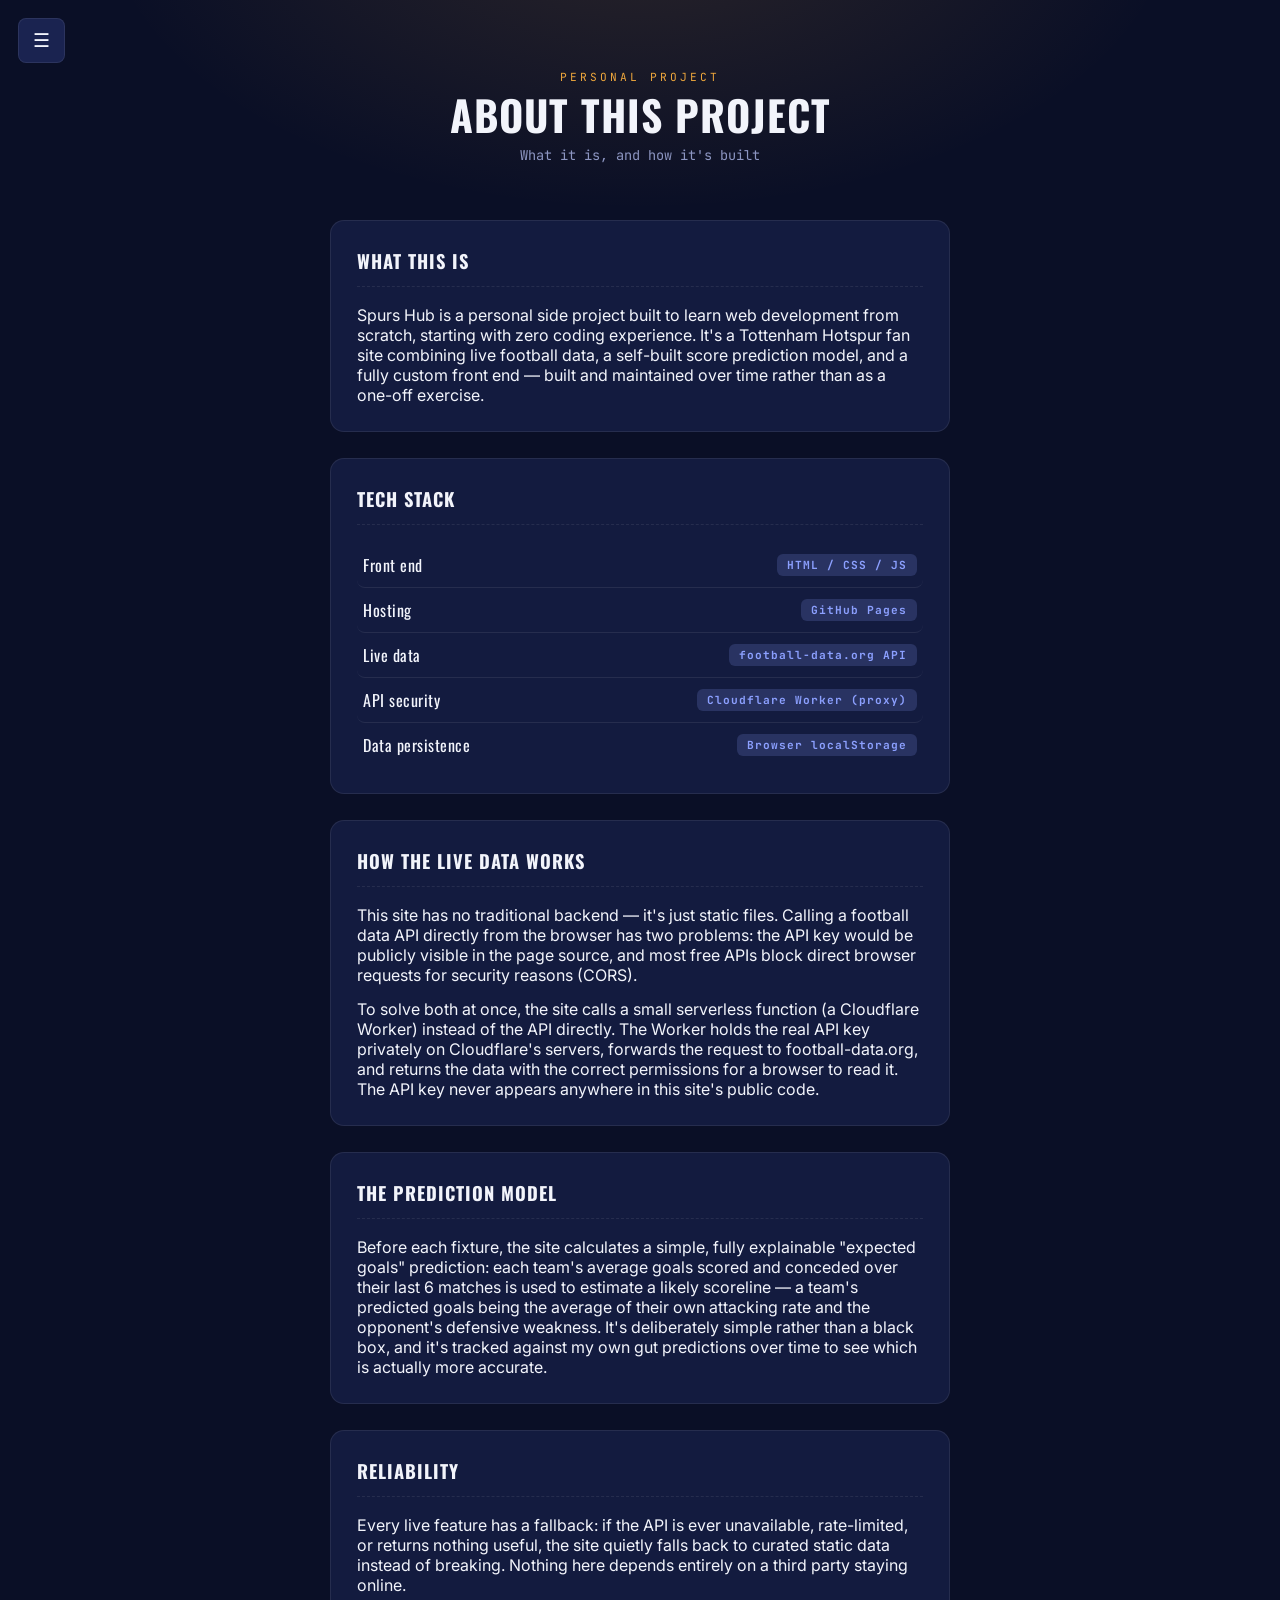
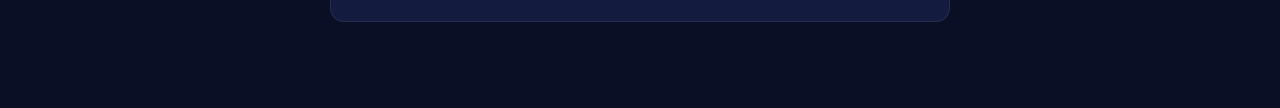
==== about.html @ 18ad6fad "Add files via upload Add live data integration, prediction model, new pages (Season, Stats, About), " ====
<!DOCTYPE html>
<html lang="en">
<head>
    <meta charset="UTF-8">
    <meta name="viewport" content="width=device-width, initial-scale=1.0">
    <title>About This Project — Spurs Hub</title>
    <link rel="stylesheet" href="style.css">
</head>
<body>

    <button class="menu-btn" onclick="toggleMenu()">☰</button>
    <div class="overlay" id="overlay" onclick="toggleMenu()"></div>
    <nav class="sidebar" id="sidebar">
        <a href="index.html">Home</a>
        <a href="club.html">Squad</a>
        <a href="season.html">Season</a>
        <a href="stats.html">Player Stats</a>
        <a href="news.html">Spurs News</a>
        <a href="about.html" class="active">About This Project</a>
    </nav>

    <header>
        <p class="eyebrow">Personal Project</p>
        <h1>About This Project</h1>
        <p class="subtitle">What it is, and how it's built</p>
    </header>

    <section>
        <h2>What This Is</h2>
        <p class="news-item" style="border:none; padding:0;">
            Spurs Hub is a personal side project built to learn web development from scratch, starting with zero coding experience. It's a Tottenham Hotspur fan site combining live football data, a self-built score prediction model, and a fully custom front end — built and maintained over time rather than as a one-off exercise.
        </p>
    </section>

    <section>
        <h2>Tech Stack</h2>
        <div class="player-row" style="cursor:default;"><span>Front end</span><span class="pos-pill mid">HTML / CSS / JS</span></div>
        <div class="player-row" style="cursor:default;"><span>Hosting</span><span class="pos-pill mid">GitHub Pages</span></div>
        <div class="player-row" style="cursor:default;"><span>Live data</span><span class="pos-pill mid">football-data.org API</span></div>
        <div class="player-row" style="cursor:default;"><span>API security</span><span class="pos-pill mid">Cloudflare Worker (proxy)</span></div>
        <div class="player-row" style="cursor:default;"><span>Data persistence</span><span class="pos-pill mid">Browser localStorage</span></div>
    </section>

    <section>
        <h2>How the Live Data Works</h2>
        <p class="news-item" style="border:none; padding:0; margin-bottom:14px;">
            This site has no traditional backend — it's just static files. Calling a football data API directly from the browser has two problems: the API key would be publicly visible in the page source, and most free APIs block direct browser requests for security reasons (CORS).
        </p>
        <p class="news-item" style="border:none; padding:0;">
            To solve both at once, the site calls a small serverless function (a Cloudflare Worker) instead of the API directly. The Worker holds the real API key privately on Cloudflare's servers, forwards the request to football-data.org, and returns the data with the correct permissions for a browser to read it. The API key never appears anywhere in this site's public code.
        </p>
    </section>

    <section>
        <h2>The Prediction Model</h2>
        <p class="news-item" style="border:none; padding:0;">
            Before each fixture, the site calculates a simple, fully explainable "expected goals" prediction: each team's average goals scored and conceded over their last 6 matches is used to estimate a likely scoreline — a team's predicted goals being the average of their own attacking rate and the opponent's defensive weakness. It's deliberately simple rather than a black box, and it's tracked against my own gut predictions over time to see which is actually more accurate.
        </p>
    </section>

    <section>
        <h2>Reliability</h2>
        <p class="news-item" style="border:none; padding:0;">
            Every live feature has a fallback: if the API is ever unavailable, rate-limited, or returns nothing useful, the site quietly falls back to curated static data instead of breaking. Nothing here depends entirely on a third party staying online.
        </p>
    </section>

    <script src="script.js"></script>

</body>
</html>
---- style.css ----
/* =========================================================
   Spurs Hub — "Matchday Floodlights" theme
   Dark stadium-night navy, amber floodlight-glow accents,
   scoreboard-style countdown, monospace for match data.
   ========================================================= */

@import url('https://fonts.googleapis.com/css2?family=Oswald:wght@400;500;600;700&family=Inter:wght@400;500;600&family=JetBrains+Mono:wght@400;500;700&display=swap');

:root {
    --bg: #0a0f26;
    --bg-glow: radial-gradient(ellipse 900px 500px at 50% -10%, rgba(240,168,60,0.14), transparent 60%);
    --surface: #131b3f;
    --surface-2: #1a2350;
    --line: rgba(255,255,255,0.08);
    --text: #f2f4fb;
    --text-muted: #8d96c2;
    --accent: #f0a83c;
    --accent-soft: rgba(240,168,60,0.15);
    --pitch: #2fa36b;
    --pitch-soft: rgba(47,163,107,0.16);
    --loss: #d9534f;
}

* {
    margin: 0;
    padding: 0;
    box-sizing: border-box;
}

body {
    font-family: 'Inter', sans-serif;
    background-color: var(--bg);
    background-image: var(--bg-glow);
    background-attachment: fixed;
    color: var(--text);
    padding-bottom: 60px;
}

h1, h2, h3 {
    font-family: 'Oswald', sans-serif;
    text-transform: uppercase;
}

/* --- Top bar & menu button --- */

.menu-btn {
    position: fixed;
    top: 18px;
    left: 18px;
    z-index: 1001;
    background: var(--surface-2);
    color: var(--text);
    border: 1px solid var(--line);
    padding: 10px 14px;
    border-radius: 8px;
    font-size: 1.2rem;
    cursor: pointer;
    backdrop-filter: blur(6px);
}

.menu-btn:hover {
    border-color: var(--accent);
}

/* --- Slide-out sidebar --- */

.sidebar {
    position: fixed;
    top: 0;
    left: -280px;
    width: 280px;
    height: 100%;
    background: rgba(10, 15, 38, 0.97);
    backdrop-filter: blur(10px);
    border-right: 1px solid var(--line);
    padding-top: 80px;
    transition: left 0.3s ease;
    z-index: 1000;
}

.sidebar.open {
    left: 0;
}

.sidebar a {
    display: block;
    color: var(--text-muted);
    text-decoration: none;
    padding: 16px 28px;
    font-family: 'Oswald', sans-serif;
    letter-spacing: 1px;
    text-transform: uppercase;
    font-size: 0.9rem;
    border-left: 3px solid transparent;
    border-bottom: 1px solid var(--line);
}

.sidebar a:hover {
    color: var(--text);
    background: rgba(255,255,255,0.03);
}

.sidebar a.active {
    color: var(--accent);
    border-left: 3px solid var(--accent);
    background: var(--accent-soft);
}

.overlay {
    display: none;
    position: fixed;
    top: 0; left: 0;
    width: 100%; height: 100%;
    background: rgba(0,0,0,0.55);
    z-index: 999;
}

.overlay.open {
    display: block;
}

/* --- Header --- */

header {
    text-align: center;
    padding: 70px 20px 30px;
    position: relative;
}

header p.eyebrow {
    font-family: 'JetBrains Mono', monospace;
    text-transform: uppercase;
    letter-spacing: 3px;
    font-size: 0.7rem;
    color: var(--accent);
    margin-bottom: 10px;
}

header h1 {
    font-size: 2.6rem;
    font-weight: 700;
    letter-spacing: 1px;
    line-height: 1;
}

header .subtitle {
    font-family: 'JetBrains Mono', monospace;
    color: var(--text-muted);
    font-size: 0.85rem;
    margin-top: 10px;
}

/* --- Content sections --- */

section {
    max-width: 620px;
    margin: 26px auto;
    background: var(--surface);
    border: 1px solid var(--line);
    padding: 26px;
    border-radius: 14px;
}

section h2 {
    font-size: 1.15rem;
    letter-spacing: 1px;
    color: var(--text);
    margin-bottom: 18px;
    padding-bottom: 12px;
    border-bottom: 1px dashed var(--line);
}

/* --- Scoreboard countdown (signature element) --- */

.scoreboard {
    background: #050814;
    border: 1px solid var(--accent-soft);
    border-radius: 10px;
    padding: 22px 16px;
    text-align: center;
    box-shadow: inset 0 0 40px rgba(240,168,60,0.06);
    margin-top: 4px;
}

#countdown {
    font-family: 'JetBrains Mono', monospace;
    font-size: 2rem;
    font-weight: 700;
    letter-spacing: 2px;
    color: var(--accent);
    text-shadow: 0 0 18px rgba(240,168,60,0.55);
}

.kickoff-line {
    text-align: center;
    margin-top: 12px;
    color: var(--text-muted);
    font-family: 'JetBrains Mono', monospace;
    font-size: 0.8rem;
}

/* --- Fixture crests --- */

.fixture-teams {
    display: flex;
    align-items: center;
    justify-content: center;
    gap: 18px;
    margin-bottom: 14px;
}

.fixture-teams .vs {
    font-family: 'Oswald', sans-serif;
    font-weight: 600;
    color: var(--text-muted);
    letter-spacing: 1px;
}

.crest {
    border-radius: 50%;
    display: flex;
    align-items: center;
    justify-content: center;
    color: white;
    font-weight: 700;
    font-family: 'Oswald', sans-serif;
    flex-shrink: 0;
    letter-spacing: -0.5px;
    box-shadow: 0 0 0 3px rgba(255,255,255,0.06), 0 0 18px rgba(240,168,60,0.18);
}

/* --- Predict the Score --- */

.predict-box {
    text-align: center;
}

.predict-cards {
    display: flex;
    gap: 14px;
    margin: 6px 0 16px;
}

.predict-card {
    flex: 1;
    background: #050814;
    border: 1px solid var(--line);
    border-radius: 10px;
    padding: 18px 12px;
    display: flex;
    flex-direction: column;
    align-items: center;
    gap: 10px;
}

.predict-card-label {
    font-family: 'JetBrains Mono', monospace;
    text-transform: uppercase;
    letter-spacing: 1.5px;
    font-size: 0.68rem;
    color: var(--text-muted);
}

.model-card {
    justify-content: center;
}

.model-score {
    font-family: 'JetBrains Mono', monospace;
    font-size: 1.8rem;
    font-weight: 700;
    color: var(--accent);
    text-shadow: 0 0 14px rgba(240,168,60,0.4);
}

@media (max-width: 480px) {
    .predict-cards {
        flex-direction: column;
    }
}

.predict-inputs {
    display: flex;
    align-items: center;
    justify-content: center;
    gap: 8px;
    font-family: 'Oswald', sans-serif;
    letter-spacing: 0.5px;
    font-size: 0.85rem;
}

.predict-inputs input {
    width: 55px;
    padding: 10px;
    font-size: 1.1rem;
    font-family: 'JetBrains Mono', monospace;
    text-align: center;
    background: #050814;
    border: 1px solid var(--line);
    border-radius: 8px;
    color: var(--text);
}

.predict-inputs input:focus {
    outline: none;
    border-color: var(--accent);
}

.predict-box button, .prediction-entry button {
    background: var(--accent);
    color: #1a1200;
    border: none;
    padding: 11px 24px;
    border-radius: 8px;
    font-family: 'Oswald', sans-serif;
    letter-spacing: 1px;
    text-transform: uppercase;
    font-size: 0.85rem;
    font-weight: 600;
    cursor: pointer;
}

.predict-box button:hover, .prediction-entry button:hover {
    filter: brightness(1.08);
}

.predict-status {
    margin-top: 14px;
    font-size: 0.9rem;
    color: var(--text-muted);
    font-family: 'JetBrains Mono', monospace;
}

.prediction-entry {
    display: flex;
    justify-content: space-between;
    align-items: center;
    padding: 10px 0;
    border-bottom: 1px solid var(--line);
    font-size: 0.88rem;
    font-family: 'JetBrains Mono', monospace;
    gap: 10px;
}

.prediction-entry input {
    background: #050814;
    border: 1px solid var(--line);
    border-radius: 6px;
    color: var(--text);
    padding: 4px;
}

.tag {
    padding: 4px 12px;
    border-radius: 20px;
    font-size: 0.72rem;
    font-weight: 700;
    color: white;
    font-family: 'Oswald', sans-serif;
    letter-spacing: 0.5px;
    text-transform: uppercase;
}

.tag.correct { background: var(--pitch); }
.tag.wrong { background: var(--loss); }
.tag.pending { background: var(--surface-2); color: var(--text-muted); border: 1px solid var(--line); }

.accuracy-summary {
    text-align: center;
    font-family: 'JetBrains Mono', monospace;
    margin-top: 16px;
    color: var(--accent);
    font-size: 0.9rem;
}

/* --- Recent results --- */

.result-row {
    display: flex;
    align-items: center;
    gap: 14px;
    padding: 12px 8px;
    border-bottom: 1px solid var(--line);
    cursor: pointer;
    border-radius: 8px;
    transition: background 0.15s ease;
}

.result-row:hover {
    background: rgba(255,255,255,0.03);
}

.result-row:last-child {
    border-bottom: none;
}

.result-row .opponent-name {
    flex-grow: 1;
    font-family: 'Oswald', sans-serif;
    letter-spacing: 0.5px;
    font-size: 0.95rem;
}

.result-row .score-tag {
    font-family: 'JetBrains Mono', monospace;
    font-size: 0.85rem;
    color: var(--text-muted);
}

/* --- Match detail modal --- */

.modal-overlay {
    display: none;
    position: fixed;
    top: 0; left: 0;
    width: 100%; height: 100%;
    background: rgba(3,5,15,0.8);
    backdrop-filter: blur(4px);
    z-index: 2000;
    align-items: center;
    justify-content: center;
    padding: 20px;
}

.modal-overlay.open {
    display: flex;
}

.modal-box {
    background: var(--surface);
    border: 1px solid var(--line);
    border-radius: 14px;
    max-width: 520px;
    width: 100%;
    max-height: 85vh;
    overflow-y: auto;
    padding: 28px;
    position: relative;
}

.modal-close {
    position: absolute;
    top: 14px;
    right: 18px;
    background: var(--surface-2);
    border: 1px solid var(--line);
    border-radius: 6px;
    width: 32px;
    height: 32px;
    font-size: 1.2rem;
    cursor: pointer;
    color: var(--text-muted);
}

.modal-close:hover {
    color: var(--accent);
}

.modal-box h3 {
    color: var(--accent);
    margin: 20px 0 8px;
    font-size: 0.95rem;
    letter-spacing: 1px;
}

.goal-entry, .lineup-entry {
    padding: 8px 0;
    border-bottom: 1px solid var(--line);
    font-size: 0.88rem;
    font-family: 'JetBrains Mono', monospace;
    color: var(--text);
}

.goal-entry .minute {
    color: var(--accent);
    font-weight: 700;
    margin-right: 8px;
}

.goal-entry .assist {
    color: var(--text-muted);
    font-size: 0.8rem;
    display: block;
    margin-top: 3px;
}

.lineup-note {
    font-size: 0.85rem;
    color: var(--text-muted);
    font-style: italic;
    font-family: 'JetBrains Mono', monospace;
}

/* --- Club info stat grid --- */

.stat-grid {
    display: grid;
    grid-template-columns: 1fr 1fr;
    gap: 14px;
}

.stat-box {
    background: #050814;
    border: 1px solid var(--line);
    border-radius: 10px;
    padding: 16px;
    text-align: center;
}

.stat-box .stat-value {
    font-family: 'Oswald', sans-serif;
    font-size: 1.4rem;
    color: var(--accent);
    font-weight: 600;
}

.stat-box .stat-label {
    font-family: 'JetBrains Mono', monospace;
    font-size: 0.7rem;
    text-transform: uppercase;
    letter-spacing: 1px;
    color: var(--text-muted);
    margin-top: 4px;
}

/* --- Player rows with position pills --- */

.player-row {
    display: flex;
    justify-content: space-between;
    align-items: center;
    padding: 10px 6px;
    border-bottom: 1px solid var(--line);
    font-family: 'Oswald', sans-serif;
    letter-spacing: 0.5px;
    cursor: pointer;
    border-radius: 8px;
    transition: background 0.15s ease, padding-left 0.15s ease;
}

.player-row:hover {
    background: rgba(255,255,255,0.04);
    padding-left: 12px;
}

.player-row:active {
    background: var(--accent-soft);
}

.player-row:last-child {
    border-bottom: none;
}

.pos-pill {
    font-family: 'JetBrains Mono', monospace;
    font-size: 0.7rem;
    font-weight: 700;
    padding: 4px 10px;
    border-radius: 6px;
    letter-spacing: 1px;
}

.pos-pill.gk { background: rgba(240,168,60,0.18); color: var(--accent); }
.pos-pill.def { background: rgba(47,163,107,0.18); color: var(--pitch); }
.pos-pill.mid { background: rgba(140,160,255,0.18); color: #8ca0ff; }
.pos-pill.fwd { background: rgba(217,83,79,0.18); color: #ff8580; }

/* --- Legacy .result class kept for compatibility --- */

.result {
    display: flex;
    justify-content: space-between;
    padding: 8px 0;
    border-bottom: 1px solid var(--line);
}

.result:last-child {
    border-bottom: none;
}

/* --- News items --- */

.news-item {
    padding: 16px 0;
    border-bottom: 1px solid var(--line);
}

.news-item:last-child {
    border-bottom: none;
}

.news-item h3 {
    font-size: 1.05rem;
    margin: 8px 0 8px;
    text-transform: none;
    color: var(--text);
}

.news-item p {
    font-size: 0.9rem;
    color: var(--text-muted);
    line-height: 1.5;
    margin-bottom: 10px;
}

.news-item a {
    font-family: 'JetBrains Mono', monospace;
    font-size: 0.8rem;
    color: var(--accent);
    text-decoration: none;
}

.news-item a:hover {
    text-decoration: underline;
}

.news-date {
    font-family: 'JetBrains Mono', monospace;
    font-size: 0.75rem;
    color: var(--text-muted);
    margin-left: 8px;
}

.news-tag {
    font-family: 'Oswald', sans-serif;
    font-size: 0.7rem;
    font-weight: 700;
    letter-spacing: 1px;
    text-transform: uppercase;
    padding: 3px 10px;
    border-radius: 4px;
    color: white;
}

.news-tag.transfer { background: var(--pitch); }
.news-tag.injury { background: var(--loss); }
.news-tag.opinion { background: #6c7bc4; }
.news-tag.controversy { background: var(--accent); color: #1a1200; }

/* --- League table --- */

.league-table {
    width: 100%;
    border-collapse: collapse;
    font-size: 0.85rem;
}

.league-table th {
    font-family: 'JetBrains Mono', monospace;
    font-size: 0.7rem;
    text-transform: uppercase;
    letter-spacing: 0.5px;
    color: var(--text-muted);
    text-align: center;
    padding: 8px 4px;
    border-bottom: 1px solid var(--line);
}

.league-table th:first-child,
.league-table th:nth-child(2) {
    text-align: left;
}

.league-table td {
    text-align: center;
    padding: 8px 4px;
    border-bottom: 1px solid var(--line);
    font-family: 'JetBrains Mono', monospace;
}

.league-table td:nth-child(2) {
    text-align: left;
    font-family: 'Oswald', sans-serif;
    letter-spacing: 0.3px;
}

.league-table tr.spurs-row {
    background: var(--accent-soft);
}

.league-table tr.spurs-row td {
    color: var(--accent);
    font-weight: 700;
}

.pts-col {
    color: var(--text);
    font-weight: 700;
}

/* --- Full fixture list --- */

.fixture-row {
    display: flex;
    align-items: center;
    gap: 12px;
    padding: 10px 4px;
    border-bottom: 1px solid var(--line);
}

.fixture-row:last-child {
    border-bottom: none;
}

.fixture-row .fixture-date {
    font-family: 'JetBrains Mono', monospace;
    font-size: 0.75rem;
    color: var(--text-muted);
    width: 70px;
    flex-shrink: 0;
}

.fixture-row .fixture-opponent {
    flex-grow: 1;
    font-family: 'Oswald', sans-serif;
    letter-spacing: 0.5px;
    font-size: 0.92rem;
}

.fixture-row .fixture-result {
    font-family: 'JetBrains Mono', monospace;
    font-size: 0.85rem;
    color: var(--text-muted);
}

.venue-tag {
    font-family: 'JetBrains Mono', monospace;
    font-size: 0.65rem;
    padding: 2px 6px;
    border-radius: 4px;
    background: var(--surface-2);
    color: var(--text-muted);
    letter-spacing: 0.5px;
}

/* --- Formation pitch view --- */

.pitch-block {
    margin: 16px 0 24px;
}

.pitch-team-label {
    font-family: 'Oswald', sans-serif;
    letter-spacing: 1px;
    font-size: 0.85rem;
    color: var(--accent);
    text-transform: uppercase;
    margin-bottom: 8px;
}

.pitch-svg-wrap {
    background: #0d2818;
    border-radius: 10px;
    border: 1px solid var(--line);
    overflow: hidden;
}

.pitch-player-name {
    font-family: 'JetBrains Mono', monospace;
    font-size: 7.5px;
    fill: #f2f4fb;
    text-anchor: middle;
}

.bench-list {
    margin-top: 10px;
    font-family: 'JetBrains Mono', monospace;
    font-size: 0.78rem;
    color: var(--text-muted);
    line-height: 1.7;
}

.bench-list .bench-heading {
    font-family: 'Oswald', sans-serif;
    letter-spacing: 1px;
    font-size: 0.72rem;
    text-transform: uppercase;
    color: var(--text-muted);
    display: block;
    margin-bottom: 4px;
}

/* --- League table scroll wrapper (mobile safety net) --- */

.table-scroll {
    overflow-x: auto;
    -webkit-overflow-scrolling: touch;
}

.table-scroll::-webkit-scrollbar {
    height: 4px;
}

.table-scroll::-webkit-scrollbar-thumb {
    background: var(--surface-2);
    border-radius: 4px;
}

/* =========================================================
   Mobile responsiveness pass
   ========================================================= */

@media (max-width: 600px) {
    header {
        padding: 64px 16px 24px;
    }

    header h1 {
        font-size: 2rem;
    }

    header .subtitle {
        font-size: 0.78rem;
    }

    section {
        margin: 18px 12px;
        padding: 18px 16px;
        border-radius: 12px;
    }

    section h2 {
        font-size: 1rem;
    }

    #countdown {
        font-size: 1.5rem;
        letter-spacing: 1px;
    }

    .crest {
        font-size: 0.65rem !important;
    }

    .fixture-teams {
        gap: 12px;
    }

    .stat-grid {
        gap: 10px;
    }

    .stat-box .stat-value {
        font-size: 1.1rem;
    }

    .league-table {
        font-size: 0.75rem;
    }

    .league-table th,
    .league-table td {
        padding: 7px 6px;
    }

    .fixture-row {
        gap: 8px;
        flex-wrap: wrap;
    }

    .fixture-row .fixture-date {
        width: auto;
    }

    .predict-cards {
        flex-direction: column;
    }

    .predict-card {
        padding: 14px 10px;
    }

    .model-score {
        font-size: 1.5rem;
    }

    .prediction-entry {
        flex-direction: column;
        align-items: flex-start;
        gap: 8px;
    }

    .modal-box {
        padding: 20px 16px;
        max-height: 90vh;
        border-radius: 12px;
    }

    .modal-close {
        top: 10px;
        right: 10px;
        width: 30px;
        height: 30px;
    }

    .pitch-player-name {
        font-size: 8.5px;
    }

    .sidebar {
        width: 78%;
        max-width: 280px;
    }

    .news-item h3 {
        font-size: 0.95rem;
    }

    .player-row {
        font-size: 0.85rem;
    }

    .player-row:hover {
        padding-left: 6px;
    }
}

@media (max-width: 360px) {
    header h1 {
        font-size: 1.7rem;
    }

    .predict-inputs input {
        width: 44px;
        padding: 6px;
    }
}
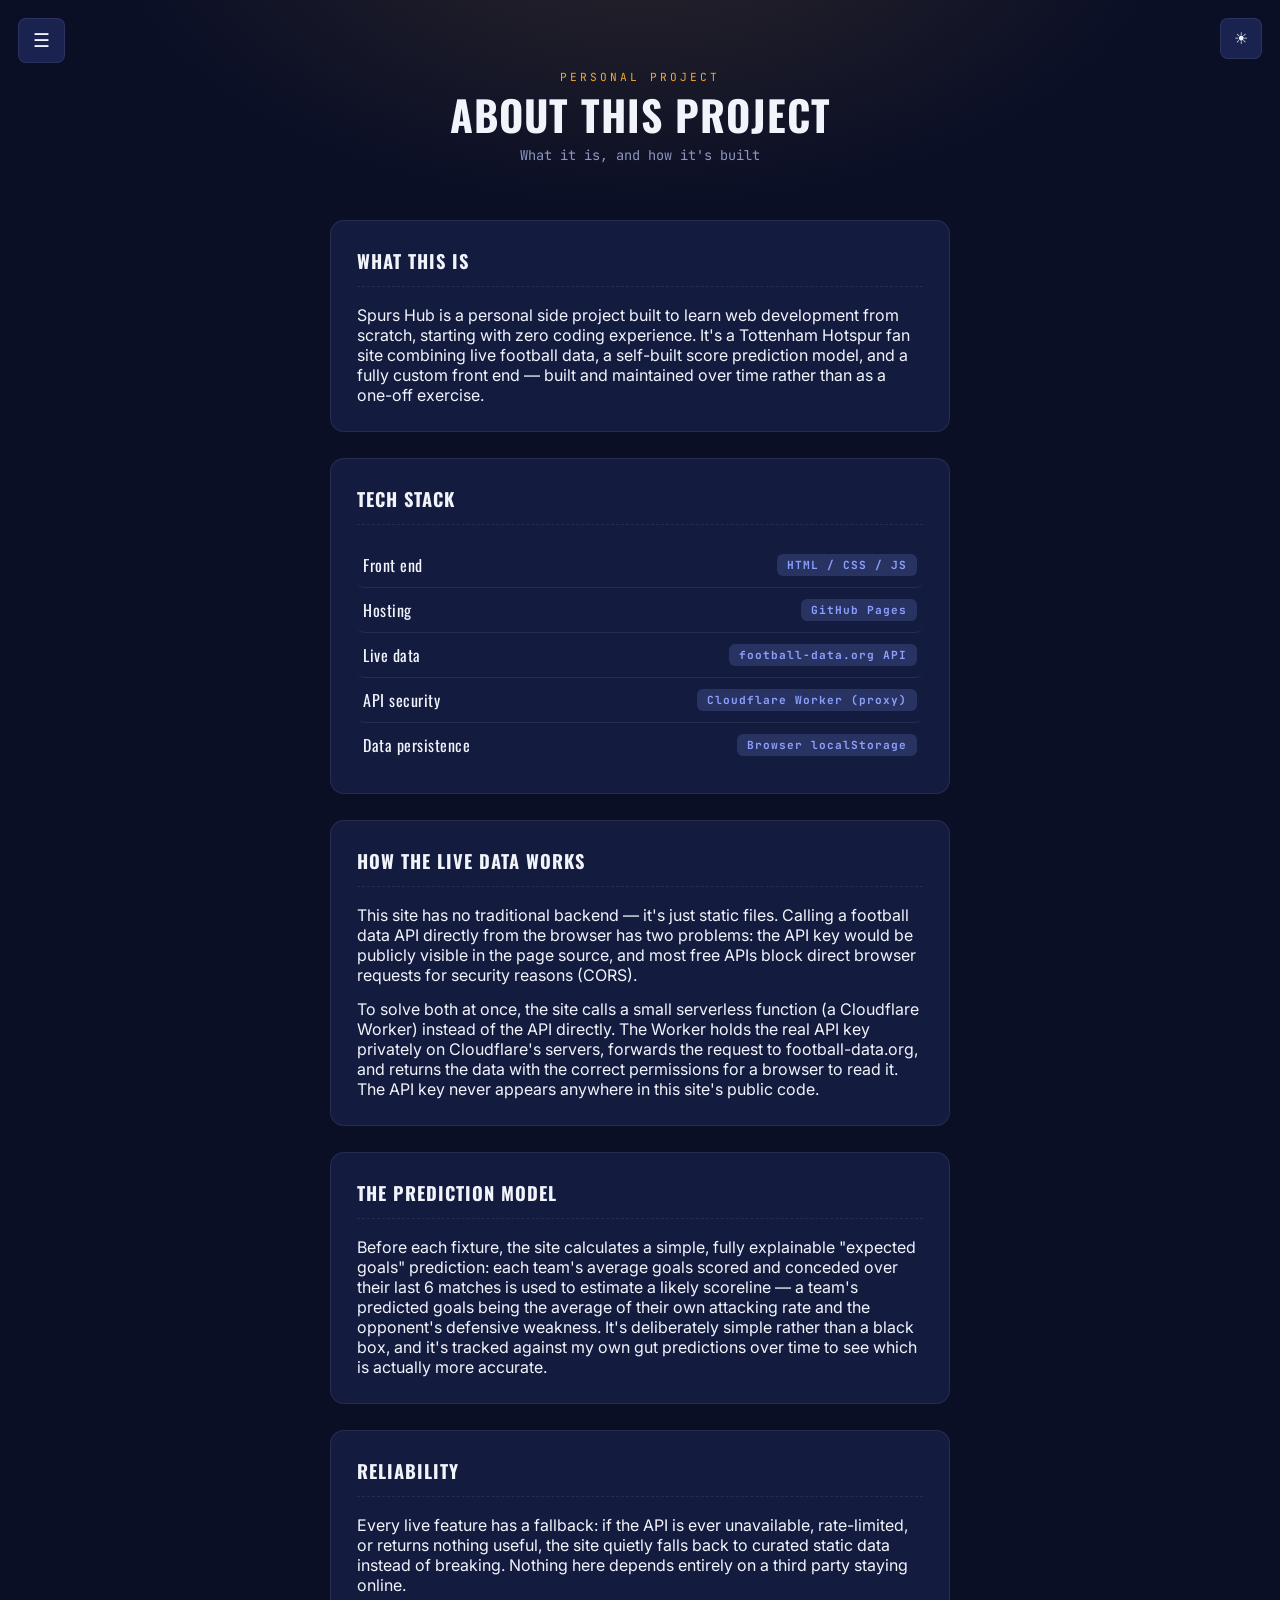
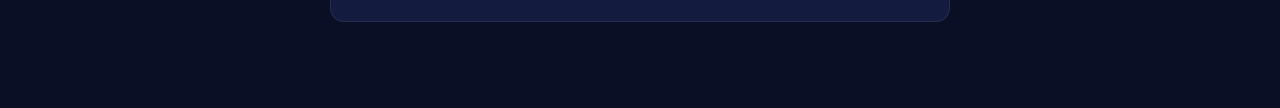
==== commit 911604c3: "Add files via upload" ====
--- a/about.html
+++ b/about.html
@@ -4,11 +4,13 @@
     <meta charset="UTF-8">
     <meta name="viewport" content="width=device-width, initial-scale=1.0">
     <title>About This Project — Spurs Hub</title>
+    <script>document.documentElement.setAttribute("data-theme", localStorage.getItem("theme") || "dark");</script>
     <link rel="stylesheet" href="style.css">
 </head>
 <body>
 
     <button class="menu-btn" onclick="toggleMenu()">☰</button>
+    <button class="theme-toggle-btn" id="theme-toggle-btn" onclick="toggleTheme()">☀</button>
     <div class="overlay" id="overlay" onclick="toggleMenu()"></div>
     <nav class="sidebar" id="sidebar">
         <a href="index.html">Home</a>
@@ -16,6 +18,7 @@
         <a href="season.html">Season</a>
         <a href="stats.html">Player Stats</a>
         <a href="news.html">Spurs News</a>
+        <a href="league.html">Fan League</a>
         <a href="about.html" class="active">About This Project</a>
     </nav>
 
--- a/style.css
+++ b/style.css
@@ -780,7 +780,77 @@
     margin-bottom: 4px;
 }
 
-/* --- League table scroll wrapper (mobile safety net) --- */
+/* --- Search / filter bar --- */
+
+.filter-bar {
+    margin-bottom: 16px;
+}
+
+.search-input {
+    width: 100%;
+    padding: 10px 14px;
+    background: #050814;
+    border: 1px solid var(--line);
+    border-radius: 8px;
+    color: var(--text);
+    font-family: 'JetBrains Mono', monospace;
+    font-size: 0.85rem;
+    margin-bottom: 10px;
+}
+
+.search-input:focus {
+    outline: none;
+    border-color: var(--accent);
+}
+
+.filter-pills {
+    display: flex;
+    flex-wrap: wrap;
+    gap: 8px;
+}
+
+.filter-pill {
+    font-family: 'Oswald', sans-serif;
+    font-size: 0.75rem;
+    letter-spacing: 0.5px;
+    text-transform: uppercase;
+    padding: 6px 14px;
+    border-radius: 20px;
+    border: 1px solid var(--line);
+    background: var(--surface-2);
+    color: var(--text-muted);
+    cursor: pointer;
+}
+
+.filter-pill:hover {
+    border-color: var(--accent);
+}
+
+.filter-pill.active {
+    background: var(--accent-soft);
+    border-color: var(--accent);
+    color: var(--accent);
+}
+
+/* --- Fan League name gate --- */
+
+.name-gate {
+    max-width: 340px;
+    margin: 0 auto;
+    text-align: center;
+}
+
+.name-gate input {
+    width: 100%;
+    padding: 12px 14px;
+    background: #050814;
+    border: 1px solid var(--line);
+    border-radius: 8px;
+    color: var(--text);
+    font-family: 'JetBrains Mono', monospace;
+    font-size: 0.9rem;
+    margin-bottom: 12px;
+}
 
 .table-scroll {
     overflow-x: auto;
@@ -925,3 +995,73 @@
         padding: 6px;
     }
 }
+
+/* =========================================================
+   Light "Matchday" theme — toggled via [data-theme="light"]
+   on <html>. Navy becomes the accent instead of the amber
+   floodlight glow, since glow effects don't read well on a
+   bright background.
+   ========================================================= */
+
+html[data-theme="light"] {
+    --bg: #f3f5fb;
+    --bg-glow: radial-gradient(ellipse 900px 500px at 50% -10%, rgba(19,34,87,0.07), transparent 60%);
+    --surface: #ffffff;
+    --surface-2: #eef1f8;
+    --line: rgba(19,34,87,0.12);
+    --text: #10162f;
+    --text-muted: #5b6284;
+    --accent: #132257;
+    --accent-soft: rgba(19,34,87,0.08);
+    --pitch: #1f8a4c;
+    --pitch-soft: rgba(31,138,76,0.12);
+    --loss: #c0392b;
+}
+
+html[data-theme="light"] #countdown,
+html[data-theme="light"] .model-score {
+    text-shadow: none;
+}
+
+html[data-theme="light"] .scoreboard {
+    background: #0d152f;
+    box-shadow: none;
+}
+
+html[data-theme="light"] .scoreboard #countdown {
+    color: #f0a83c;
+    text-shadow: 0 0 10px rgba(240,168,60,0.4);
+}
+
+html[data-theme="light"] .crest {
+    box-shadow: 0 0 0 3px rgba(19,34,87,0.08);
+}
+
+html[data-theme="light"] .pitch-svg-wrap {
+    background: #0d2818;
+}
+
+html[data-theme="light"] .tag.pending {
+    color: var(--text-muted);
+}
+
+/* --- Theme toggle button --- */
+
+.theme-toggle-btn {
+    position: fixed;
+    top: 18px;
+    right: 18px;
+    z-index: 1001;
+    background: var(--surface-2);
+    color: var(--text);
+    border: 1px solid var(--line);
+    padding: 10px 13px;
+    border-radius: 8px;
+    font-size: 1rem;
+    cursor: pointer;
+    backdrop-filter: blur(6px);
+}
+
+.theme-toggle-btn:hover {
+    border-color: var(--accent);
+}
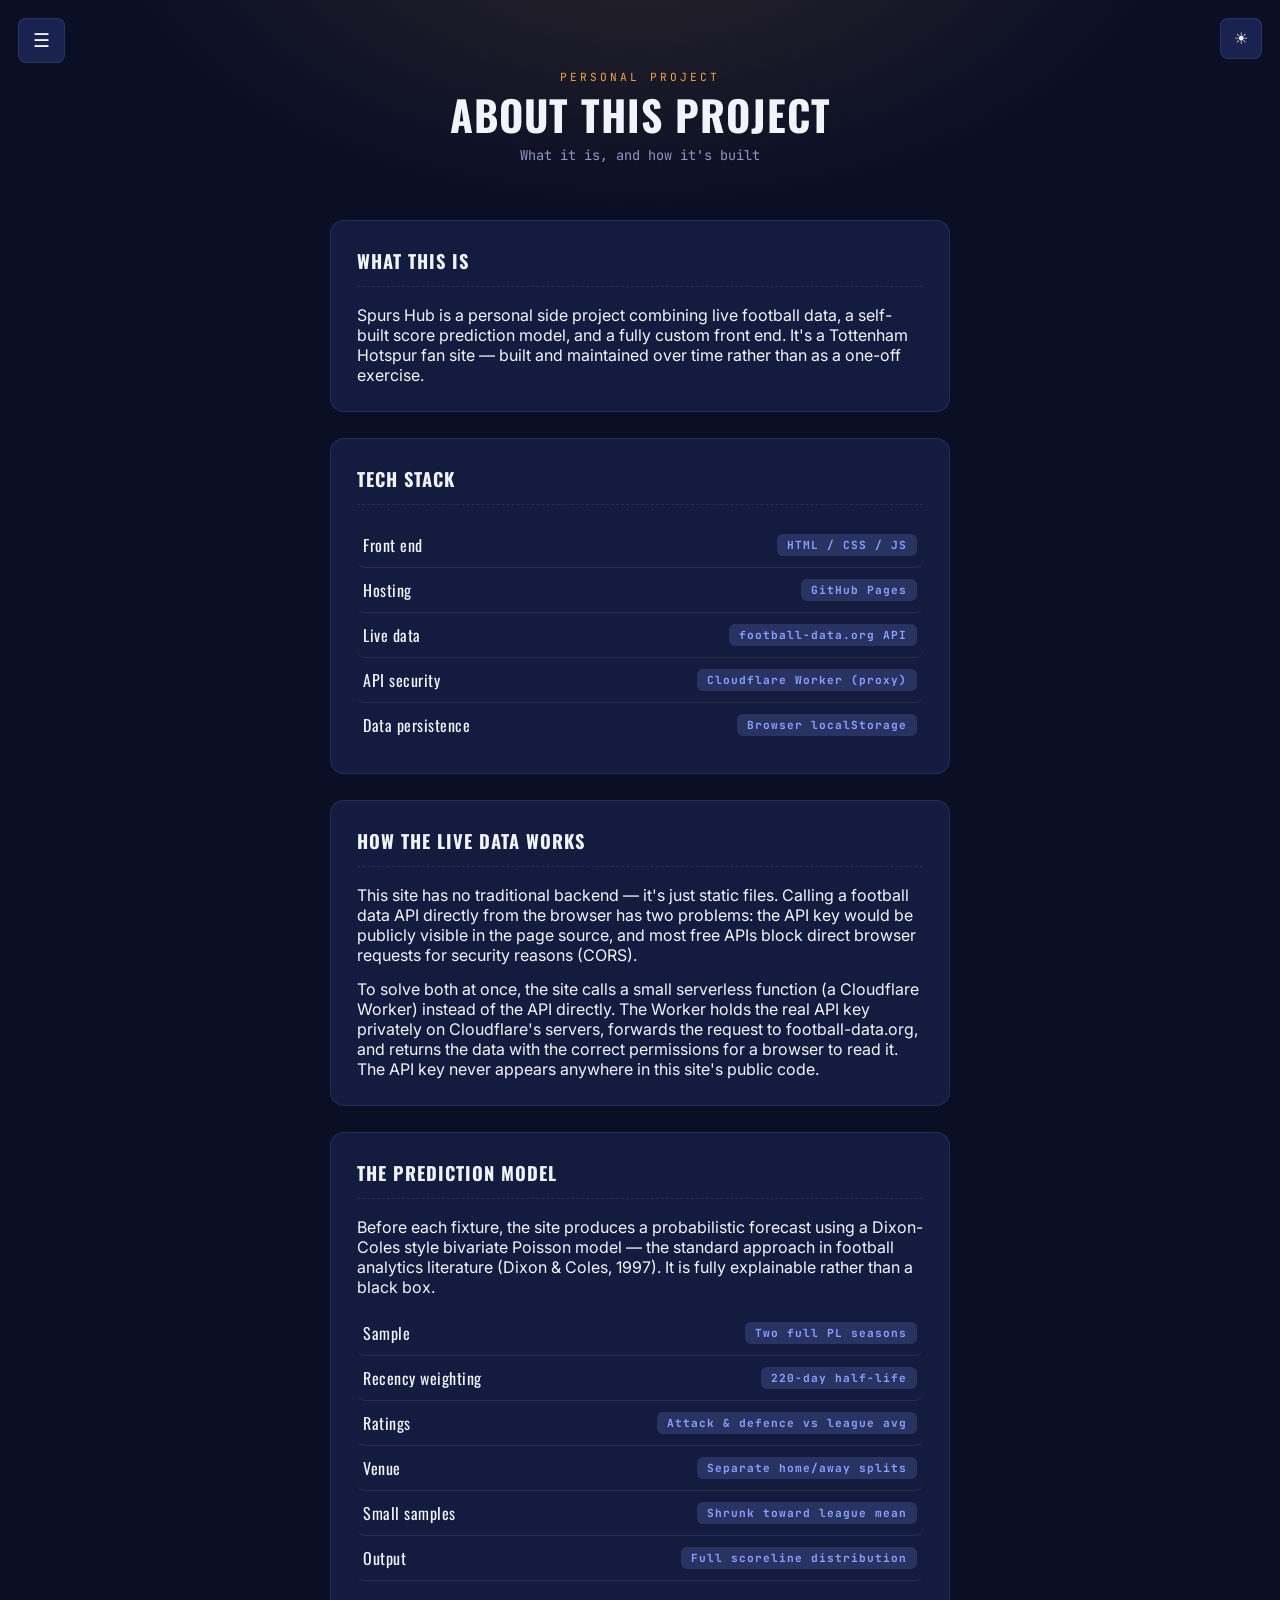
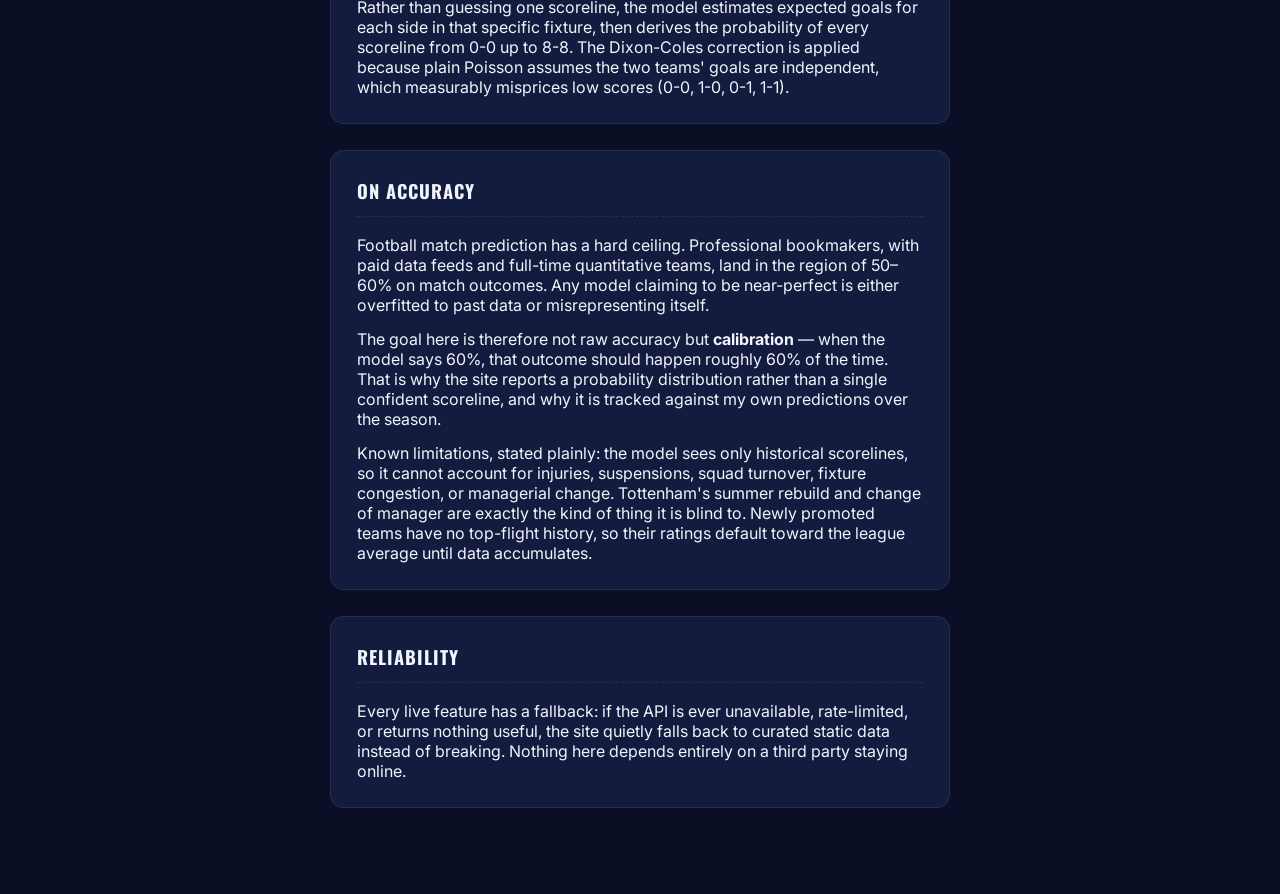
==== commit 7ed459a3: "prediction model update" ====
--- a/about.html
+++ b/about.html
@@ -31,7 +31,7 @@
     <section>
         <h2>What This Is</h2>
         <p class="news-item" style="border:none; padding:0;">
-            Spurs Hub is a personal side project built to learn web development from scratch, starting with zero coding experience. It's a Tottenham Hotspur fan site combining live football data, a self-built score prediction model, and a fully custom front end — built and maintained over time rather than as a one-off exercise.
+            Spurs Hub is a personal side project combining live football data, a self-built score prediction model, and a fully custom front end. It's a Tottenham Hotspur fan site — built and maintained over time rather than as a one-off exercise.
         </p>
     </section>
 
@@ -56,8 +56,31 @@
 
     <section>
         <h2>The Prediction Model</h2>
+        <p class="news-item" style="border:none; padding:0; margin-bottom:14px;">
+            Before each fixture, the site produces a probabilistic forecast using a Dixon-Coles style bivariate Poisson model — the standard approach in football analytics literature (Dixon &amp; Coles, 1997). It is fully explainable rather than a black box.
+        </p>
+        <div class="player-row" style="cursor:default;"><span>Sample</span><span class="pos-pill mid">Two full PL seasons</span></div>
+        <div class="player-row" style="cursor:default;"><span>Recency weighting</span><span class="pos-pill mid">220-day half-life</span></div>
+        <div class="player-row" style="cursor:default;"><span>Ratings</span><span class="pos-pill mid">Attack &amp; defence vs league avg</span></div>
+        <div class="player-row" style="cursor:default;"><span>Venue</span><span class="pos-pill mid">Separate home/away splits</span></div>
+        <div class="player-row" style="cursor:default;"><span>Small samples</span><span class="pos-pill mid">Shrunk toward league mean</span></div>
+        <div class="player-row" style="cursor:default;"><span>Output</span><span class="pos-pill mid">Full scoreline distribution</span></div>
+
+        <p class="news-item" style="border:none; padding:0; margin-top:16px;">
+            Rather than guessing one scoreline, the model estimates expected goals for each side in that specific fixture, then derives the probability of every scoreline from 0-0 up to 8-8. The Dixon-Coles correction is applied because plain Poisson assumes the two teams' goals are independent, which measurably misprices low scores (0-0, 1-0, 0-1, 1-1).
+        </p>
+    </section>
+
+    <section>
+        <h2>On Accuracy</h2>
+        <p class="news-item" style="border:none; padding:0; margin-bottom:14px;">
+            Football match prediction has a hard ceiling. Professional bookmakers, with paid data feeds and full-time quantitative teams, land in the region of 50–60% on match outcomes. Any model claiming to be near-perfect is either overfitted to past data or misrepresenting itself.
+        </p>
+        <p class="news-item" style="border:none; padding:0; margin-bottom:14px;">
+            The goal here is therefore not raw accuracy but <strong>calibration</strong> — when the model says 60%, that outcome should happen roughly 60% of the time. That is why the site reports a probability distribution rather than a single confident scoreline, and why it is tracked against my own predictions over the season.
+        </p>
         <p class="news-item" style="border:none; padding:0;">
-            Before each fixture, the site calculates a simple, fully explainable "expected goals" prediction: each team's average goals scored and conceded over their last 6 matches is used to estimate a likely scoreline — a team's predicted goals being the average of their own attacking rate and the opponent's defensive weakness. It's deliberately simple rather than a black box, and it's tracked against my own gut predictions over time to see which is actually more accurate.
+            Known limitations, stated plainly: the model sees only historical scorelines, so it cannot account for injuries, suspensions, squad turnover, fixture congestion, or managerial change. Tottenham's summer rebuild and change of manager are exactly the kind of thing it is blind to. Newly promoted teams have no top-flight history, so their ratings default toward the league average until data accumulates.
         </p>
     </section>
 
--- a/style.css
+++ b/style.css
@@ -1065,3 +1065,41 @@
 .theme-toggle-btn:hover {
     border-color: var(--accent);
 }
+
+/* --- Model probability bar --- */
+
+.prob-bar {
+    display: flex;
+    height: 12px;
+    border-radius: 6px;
+    overflow: hidden;
+    border: 1px solid var(--line);
+    margin-bottom: 10px;
+}
+
+.prob-seg {
+    height: 100%;
+    transition: width 0.4s ease;
+}
+
+.prob-win  { background: var(--pitch); }
+.prob-draw { background: var(--text-muted); }
+.prob-loss { background: var(--loss); }
+
+.prob-legend {
+    display: flex;
+    flex-wrap: wrap;
+    justify-content: center;
+    gap: 14px;
+    font-family: 'JetBrains Mono', monospace;
+    font-size: 0.75rem;
+    color: var(--text-muted);
+}
+
+.prob-key {
+    display: inline-block;
+    width: 9px;
+    height: 9px;
+    border-radius: 2px;
+    margin-right: 6px;
+}
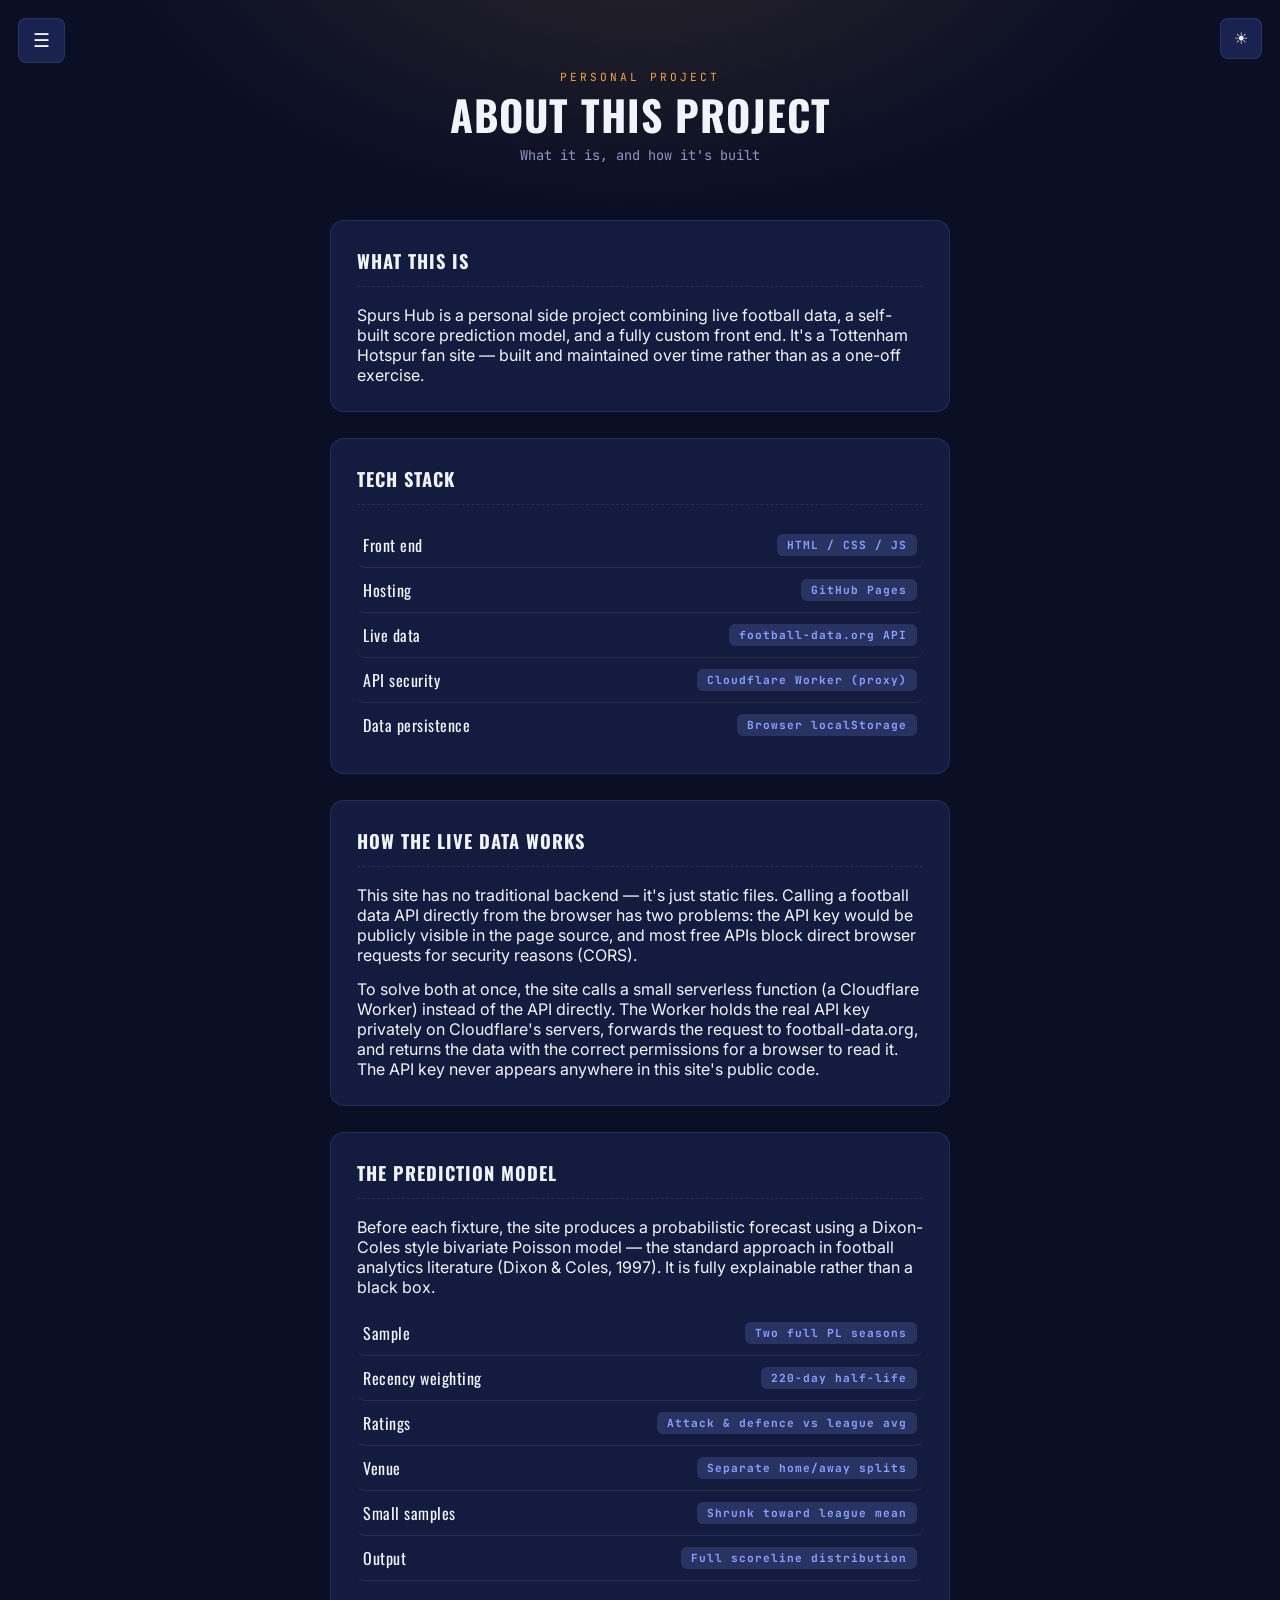
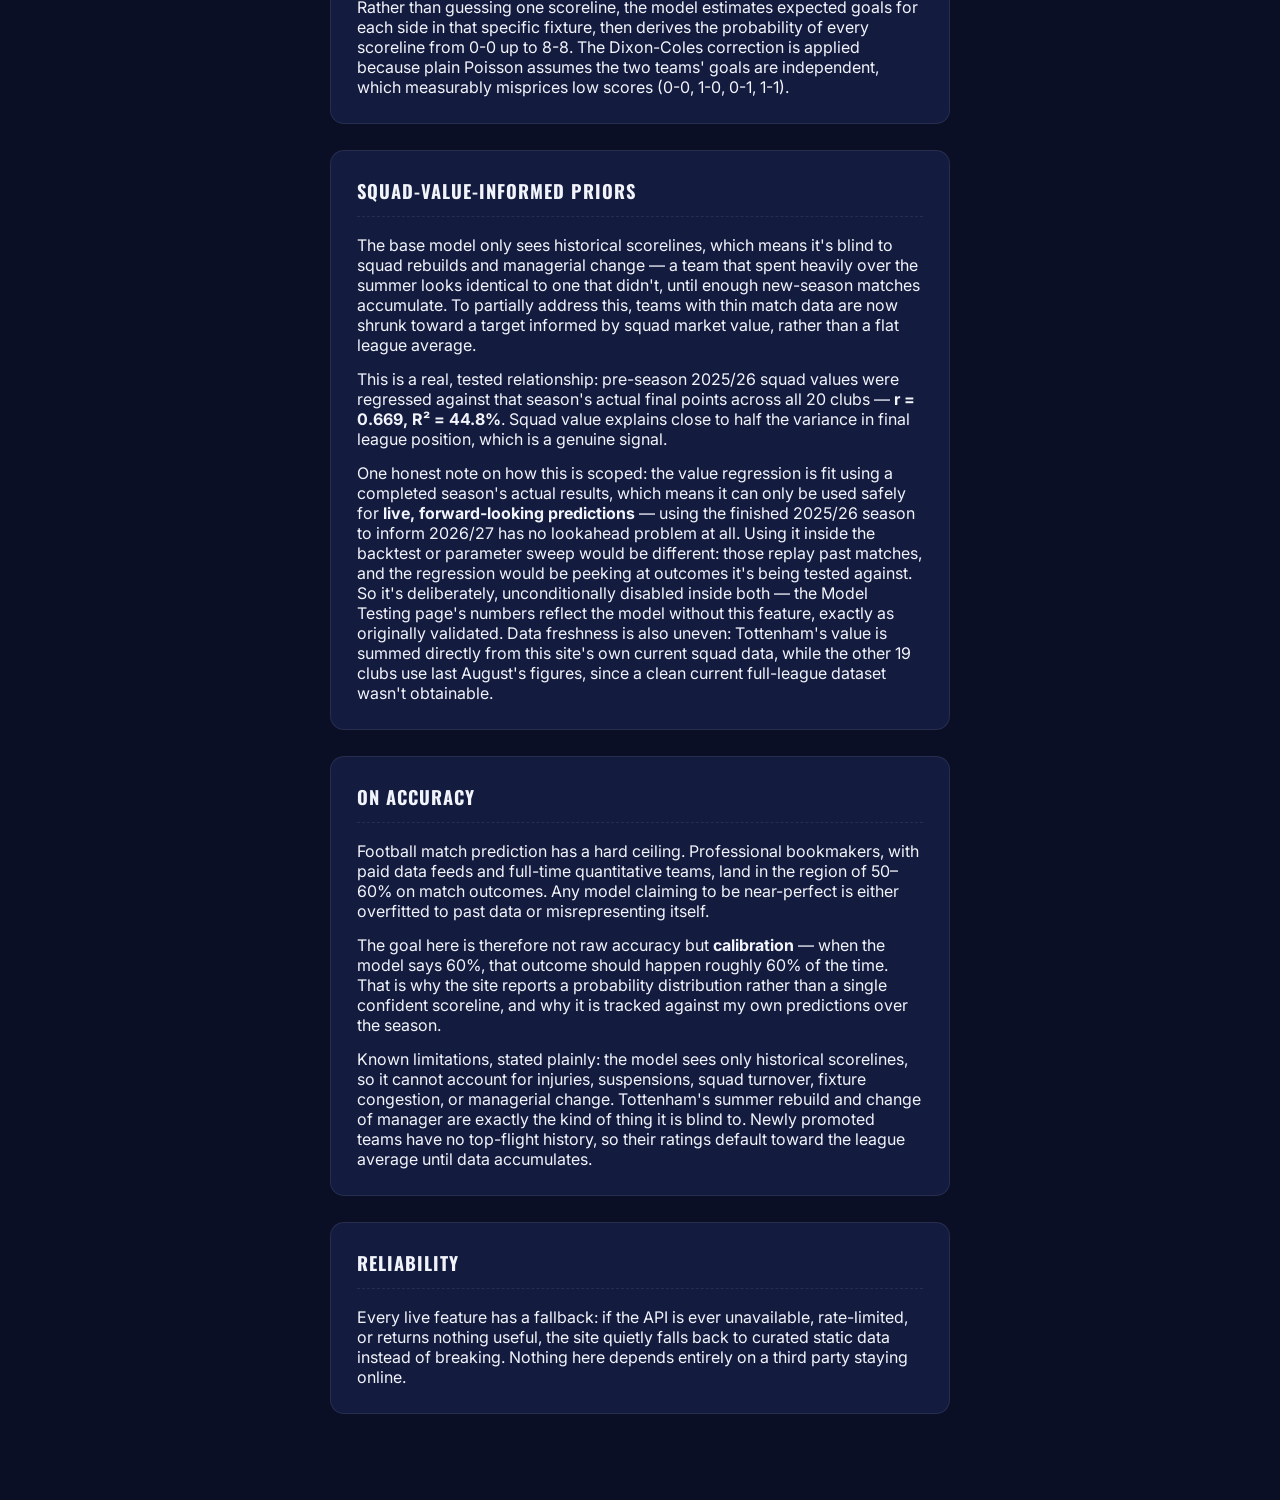
==== commit 6b0f76dc: "Add files via upload" ====
--- a/about.html
+++ b/about.html
@@ -19,6 +19,8 @@
         <a href="stats.html">Player Stats</a>
         <a href="news.html">Spurs News</a>
         <a href="league.html">Fan League</a>
+        <a href="backtest.html">Model Testing</a>
+        <a href="projection.html">Season Projection</a>
         <a href="about.html" class="active">About This Project</a>
     </nav>
 
@@ -72,6 +74,32 @@
     </section>
 
     <section>
+        <h2>Squad-Value-Informed Priors</h2>
+        <p class="news-item" style="border:none; padding:0; margin-bottom:14px;">
+            The base model only sees historical scorelines, which means it's blind to squad rebuilds and managerial
+            change — a team that spent heavily over the summer looks identical to one that didn't, until enough
+            new-season matches accumulate. To partially address this, teams with thin match data are now shrunk
+            toward a target informed by squad market value, rather than a flat league average.
+        </p>
+        <p class="news-item" style="border:none; padding:0; margin-bottom:14px;">
+            This is a real, tested relationship: pre-season 2025/26 squad values were regressed against that
+            season's actual final points across all 20 clubs — <strong>r = 0.669, R² = 44.8%</strong>. Squad value
+            explains close to half the variance in final league position, which is a genuine signal.
+        </p>
+        <p class="news-item" style="border:none; padding:0;">
+            One honest note on how this is scoped: the value regression is fit using a completed season's actual
+            results, which means it can only be used safely for <strong>live, forward-looking predictions</strong> —
+            using the finished 2025/26 season to inform 2026/27 has no lookahead problem at all. Using it inside the
+            backtest or parameter sweep would be different: those replay past matches, and the regression would be
+            peeking at outcomes it's being tested against. So it's deliberately, unconditionally disabled inside
+            both — the Model Testing page's numbers reflect the model without this feature, exactly as originally
+            validated. Data freshness is also uneven: Tottenham's value is summed directly from this site's own
+            current squad data, while the other 19 clubs use last August's figures, since a clean current
+            full-league dataset wasn't obtainable.
+        </p>
+    </section>
+
+    <section>
         <h2>On Accuracy</h2>
         <p class="news-item" style="border:none; padding:0; margin-bottom:14px;">
             Football match prediction has a hard ceiling. Professional bookmakers, with paid data feeds and full-time quantitative teams, land in the region of 50–60% on match outcomes. Any model claiming to be near-perfect is either overfitted to past data or misrepresenting itself.
--- a/style.css
+++ b/style.css
@@ -1103,3 +1103,112 @@
     border-radius: 2px;
     margin-right: 6px;
 }
+
+/* --- Season projection bars --- */
+
+.proj-legend {
+    display: flex;
+    flex-wrap: wrap;
+    justify-content: center;
+    gap: 16px;
+    font-family: 'JetBrains Mono', monospace;
+    font-size: 0.72rem;
+    color: var(--text-muted);
+    margin-bottom: 14px;
+}
+
+.proj-key {
+    display: inline-block;
+    width: 12px;
+    height: 8px;
+    border-radius: 2px;
+    margin-right: 5px;
+    vertical-align: middle;
+}
+
+.proj-key-bar { background: var(--accent); }
+.proj-key-range { background: var(--surface-2); border: 1px solid var(--line); }
+.proj-key-tick { background: var(--pitch); width: 2px; }
+
+.proj-list {
+    display: flex;
+    flex-direction: column;
+    gap: 6px;
+}
+
+.proj-row {
+    display: flex;
+    align-items: center;
+    gap: 10px;
+    padding: 5px 4px;
+    border-radius: 6px;
+}
+
+.proj-row-spurs {
+    background: var(--accent-soft);
+}
+
+.proj-pos {
+    font-family: 'JetBrains Mono', monospace;
+    font-size: 0.75rem;
+    color: var(--text-muted);
+    width: 20px;
+    flex-shrink: 0;
+    text-align: right;
+}
+
+.proj-name {
+    font-family: 'Oswald', sans-serif;
+    font-size: 0.82rem;
+    width: 90px;
+    flex-shrink: 0;
+    letter-spacing: 0.3px;
+    white-space: nowrap;
+    overflow: hidden;
+    text-overflow: ellipsis;
+}
+
+.proj-track {
+    position: relative;
+    flex-grow: 1;
+    height: 14px;
+    background: #050814;
+    border-radius: 4px;
+    border: 1px solid var(--line);
+    overflow: visible;
+}
+
+.proj-range {
+    position: absolute;
+    top: 0;
+    height: 100%;
+    background: var(--surface-2);
+    border-radius: 4px;
+}
+
+.proj-bar {
+    position: absolute;
+    top: 0;
+    left: 0;
+    height: 100%;
+    background: var(--accent);
+    border-radius: 4px;
+    opacity: 0.85;
+}
+
+.proj-current-tick {
+    position: absolute;
+    top: -2px;
+    width: 2px;
+    height: 18px;
+    background: var(--pitch);
+}
+
+.proj-value {
+    font-family: 'JetBrains Mono', monospace;
+    font-size: 0.8rem;
+    color: var(--text);
+    width: 30px;
+    text-align: right;
+    flex-shrink: 0;
+}
